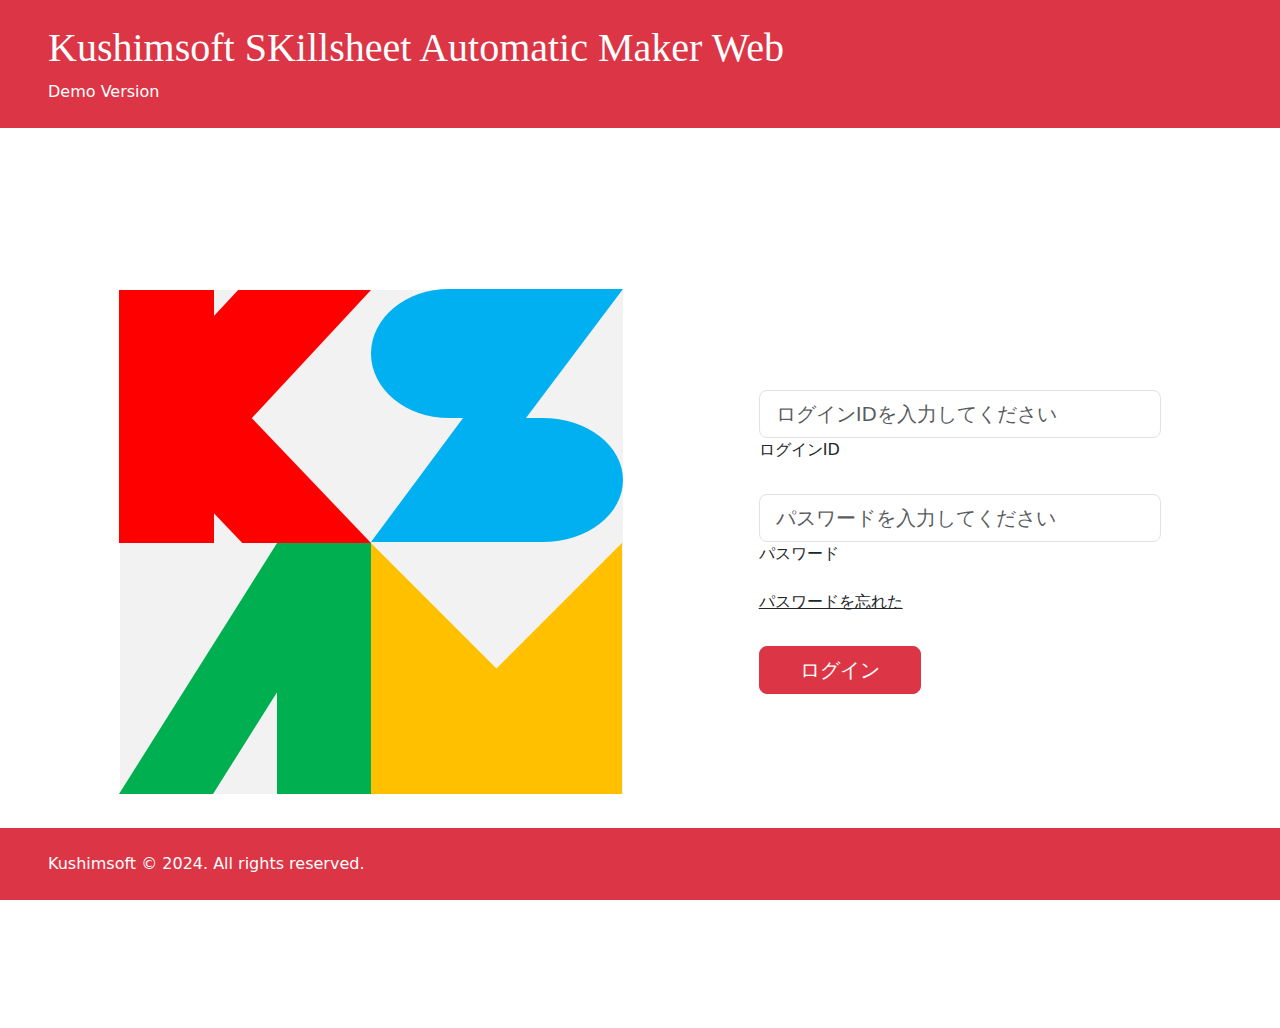
==== frontend/html/login.html @ 64b8f1e0 "Demo一式追加" ====
<!DOCTYPE html>
<html>
<head>
    <meta charset="UTF-8">
    <title>Prototype</title>
    <link rel="stylesheet" href="../style/styles.css" />
    <script src="https://ajax.googleapis.com/ajax/libs/jquery/3.6.0/jquery.min.js"></script>
    <script src="https://cdn.jsdelivr.net/npm/bootstrap@5.3.0/dist/js/bootstrap.bundle.min.js" integrity="sha384-geWF76RCwLtnZ8qwWowPQNguL3RmwHVBC9FhGdlKrxdiJJigb/j/68SIy3Te4Bkz" crossorigin="anonymous"></script>
    <link href="https://cdn.jsdelivr.net/npm/bootstrap@5.3.3/dist/css/bootstrap.min.css" rel="stylesheet"/>
</head>

<body>
  <div class="d-flex flex-column flex-md-row text-center text-md-start justify-content-between py-4 px-4 px-xl-5 bg-danger">
    <div class="text-white mb-3 mb-md-0">
        <h1 style="font-family:'Arial Black';">Kushimsoft SKillsheet Automatic Maker Web</h1>
        Demo Version
    </div>
  </div>
  <div class="form">
    <section class="vh-100">
      <div class="toast-container position-fixed top-0 start-50 translate-middle-x p-3">
        <div id="toast" class="toast align-items-center border-0" role="alert" aria-live="assertive" aria-atomic="true">
          <div class="toast-header">
            <strong id="toast_hd" class="me-auto"></strong>
            <button type="button" class="btn-close" data-bs-dismiss="toast" aria-label="Close"></button>
          </div>
          <div id="toast_msg" class="toast-body">
          </div>
        </div>
      </div>
      <div class="container-fluid h-custom">

        <div class="row d-flex justify-content-center align-items-center h-100">
          <div class="col-md-9 col-lg-6 col-xl-5">
            <img src="../img/ksam_icon.png" class="img-fluid" alt="Sample image">
          </div>
          <div class="col-md-8 col-lg-6 col-xl-4 offset-xl-1">
            <form id="form">
              <!-- id input -->
              <div data-mdb-input-init class="form-outline mb-4">
                <input  type="text" id="login_id" class="form-control form-control-lg"
                  placeholder="ログインIDを入力してください" />
                <label class="form-label" for="login_id">ログインID</label>
              </div>
    
              <!-- Password input -->
              <div data-mdb-input-init class="form-outline mb-3">
                <input type="password" id="password" class="form-control form-control-lg"
                  placeholder="パスワードを入力してください" />
                <label class="form-label" for="password">パスワード</label>
              </div>
    
              <div class="d-flex justify-content-between align-items-center">
                <a href="#!" class="text-body">パスワードを忘れた</a>
              </div>
    
              <div class="text-center text-lg-start mt-4 pt-2">
                <button id="btnLogin" type="button" data-mdb-button-init data-mdb-ripple-init class="btn btn-danger btn-lg"
                  style="padding-left: 2.5rem; padding-right: 2.5rem;">ログイン</button>
              </div>
            </form>
          </div>
        </div>
      </div>
    </section>
  </div>
  <footer class="footer d-flex flex-column flex-md-row text-center text-md-start justify-content-between py-4 px-4 px-xl-5 bg-danger fixed-bottom">
    <!-- Copyright -->
    <div class="text-white mb-3 mb-md-0">
      Kushimsoft © 2024. All rights reserved.
      </div>
    <!-- Copyright -->
  </footer>

  <script src="../script/common.js"></script>
  <script src="../script/login.js"></script>
</body>
</html>
---- frontend/style/styles.css ----
.base {
	display: flex;
	flex-direction: row;
	width: 100vw;
	height: 100vh;
}
.left {
	display: flex;
	flex-direction: column;
	width: 15%;
}
.right {
	display: flex;
	flex-direction: column;
	width: 85%;
	overflow-y: scroll;
	overflow-x: hidden;
}
.single {
	height:100%;
	width:100%;
	position:absolute;
	border:solid 1px #666666;
}
.divider:after,
.divider:before {
content: "";
flex: 1;
height: 1px;
background: #eee;
}
.h-custom {
height: calc(100% - 73px);
}
@media (max-width: 450px) {
	.h-custom {
	height: 100%;
	}
}
.modal-footer--sticky {
  position: sticky;
  bottom: 0;
  background-color: inherit;
  z-index: 1055;
}
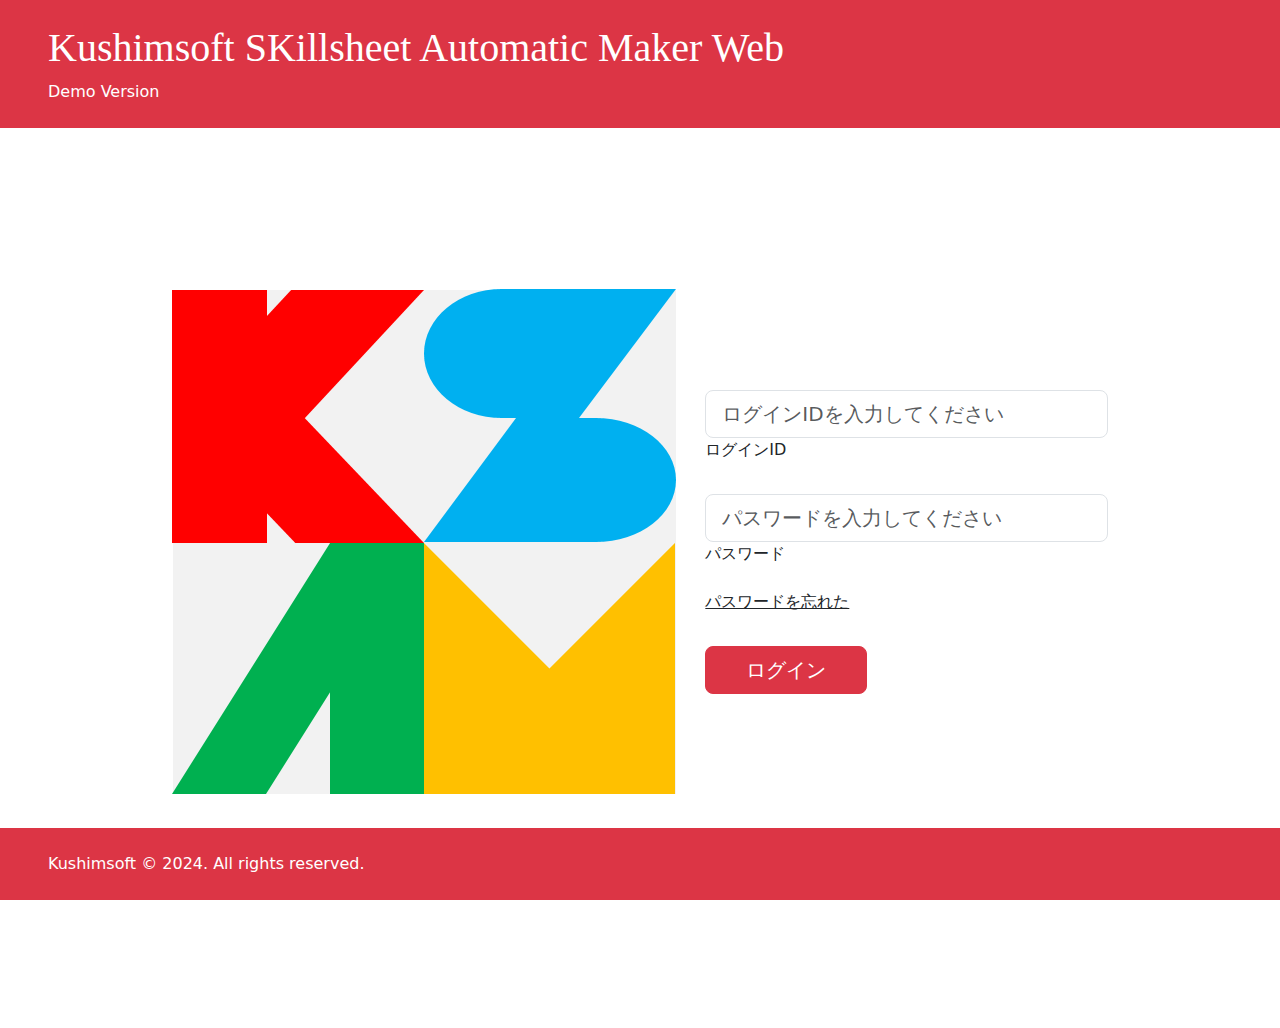
==== commit 2aa5d849: "各種設定を完成" ====
--- a/frontend/html/login.html
+++ b/frontend/html/login.html
@@ -29,18 +29,18 @@
         </div>
       </div>
       <div class="container-fluid h-custom">
-
         <div class="row d-flex justify-content-center align-items-center h-100">
           <div class="col-md-9 col-lg-6 col-xl-5">
             <img src="../img/ksam_icon.png" class="img-fluid" alt="Sample image">
           </div>
-          <div class="col-md-8 col-lg-6 col-xl-4 offset-xl-1">
+          <div class="col-md-8 col-lg-6 col-xl-4">
             <form id="form">
               <!-- id input -->
               <div data-mdb-input-init class="form-outline mb-4">
                 <input  type="text" id="login_id" class="form-control form-control-lg"
                   placeholder="ログインIDを入力してください" />
                 <label class="form-label" for="login_id">ログインID</label>
+                <div id="msg_login_id" class="invalid-feedback"></div>
               </div>
     
               <!-- Password input -->
@@ -48,6 +48,7 @@
                 <input type="password" id="password" class="form-control form-control-lg"
                   placeholder="パスワードを入力してください" />
                 <label class="form-label" for="password">パスワード</label>
+                <div id="msg_password" class="invalid-feedback"></div>
               </div>
     
               <div class="d-flex justify-content-between align-items-center">
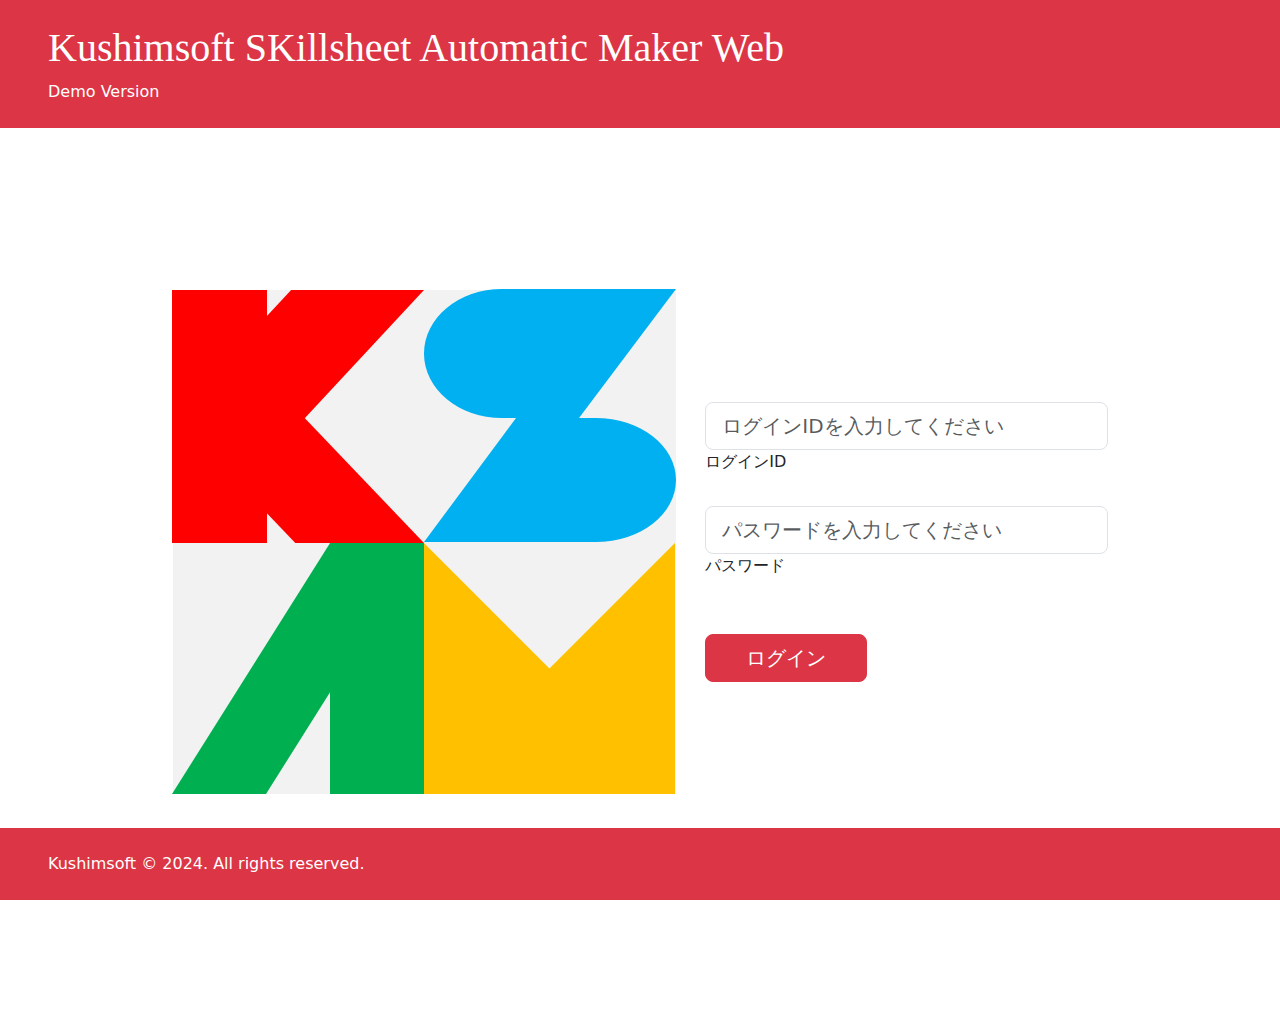
==== commit 34df7bed: "Welcome画面を修正" ====
--- a/frontend/html/login.html
+++ b/frontend/html/login.html
@@ -2,7 +2,7 @@
 <html>
 <head>
     <meta charset="UTF-8">
-    <title>Prototype</title>
+    <title>KSAM Web(Demo)</title>
     <link rel="stylesheet" href="../style/styles.css" />
     <script src="https://ajax.googleapis.com/ajax/libs/jquery/3.6.0/jquery.min.js"></script>
     <script src="https://cdn.jsdelivr.net/npm/bootstrap@5.3.0/dist/js/bootstrap.bundle.min.js" integrity="sha384-geWF76RCwLtnZ8qwWowPQNguL3RmwHVBC9FhGdlKrxdiJJigb/j/68SIy3Te4Bkz" crossorigin="anonymous"></script>
@@ -52,7 +52,6 @@
               </div>
     
               <div class="d-flex justify-content-between align-items-center">
-                <a href="#!" class="text-body">パスワードを忘れた</a>
               </div>
     
               <div class="text-center text-lg-start mt-4 pt-2">
--- a/frontend/style/styles.css
+++ b/frontend/style/styles.css
@@ -37,9 +37,7 @@
 	height: 100%;
 	}
 }
-.modal-footer--sticky {
-  position: sticky;
-  bottom: 0;
-  background-color: inherit;
-  z-index: 1055;
+.information {
+	height: 70%;
+	overflow: auto;
 }